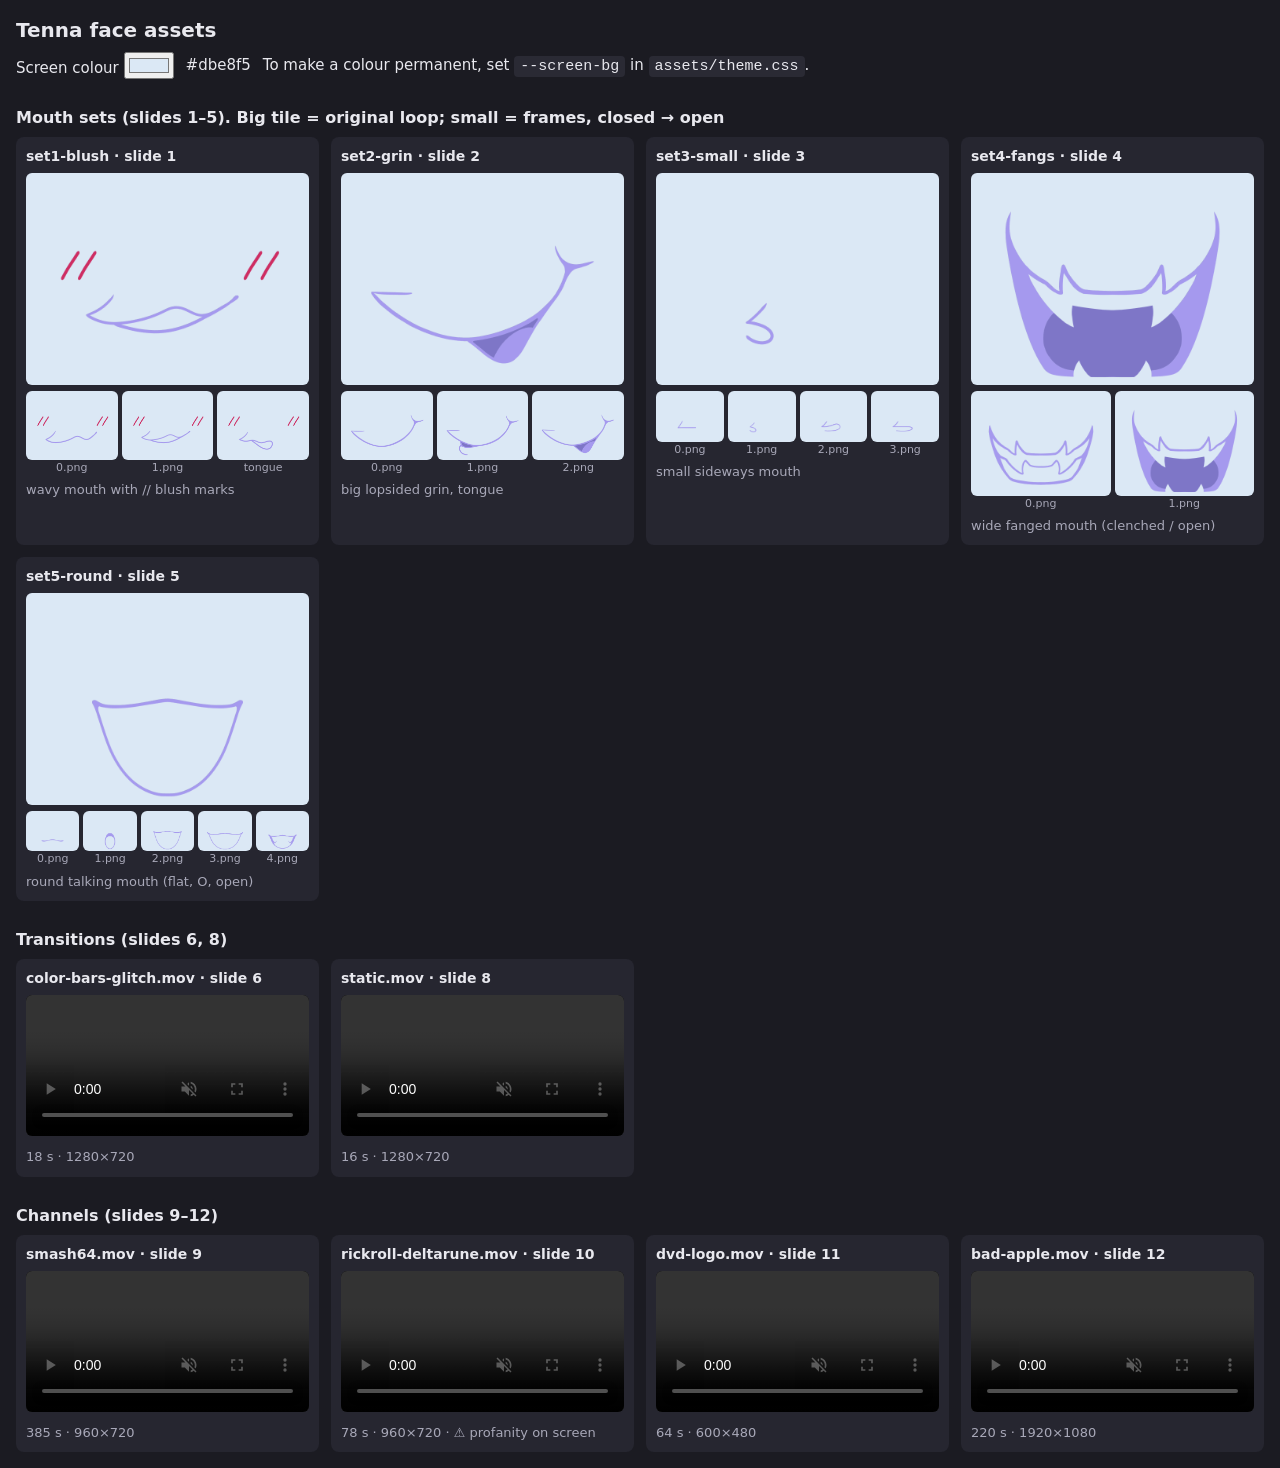
==== preview.html @ 7cbdfb11 "Initial commit" ====
<!DOCTYPE html>
<html lang="en">
<head>
<meta charset="utf-8">
<meta name="viewport" content="width=device-width, initial-scale=1">
<title>Tenna Face Assets</title>
<link rel="stylesheet" href="assets/theme.css">
<style>
  body { margin: 0; padding: 16px; background: #1b1b22; color: #e8e8ee; font: 15px/1.4 system-ui, sans-serif; }
  h1 { font-size: 20px; margin: 0 0 8px; }
  h2 { font-size: 16px; margin: 28px 0 8px; }
  .bar { display: flex; flex-wrap: wrap; gap: 12px; align-items: center; margin-bottom: 8px; }
  .bar code { background: #2a2a34; padding: 2px 6px; border-radius: 4px; }
  .grid { display: grid; grid-template-columns: repeat(auto-fill, minmax(260px, 1fr)); gap: 12px; }
  .card { background: #262630; border-radius: 8px; padding: 10px; }
  .card h3 { font-size: 14px; margin: 0 0 6px; }
  .card p { margin: 6px 0 0; color: #a8a8b8; font-size: 13px; }
  .screen { background: var(--screen-bg); aspect-ratio: 4 / 3; border-radius: 6px; display: block; width: 100%; object-fit: contain; }
  .frames { display: flex; gap: 4px; margin-top: 6px; }
  .frames figure { margin: 0; flex: 1; text-align: center; font-size: 11px; color: #a8a8b8; }
  .frames img { width: 100%; }
  video { width: 100%; border-radius: 6px; background: #000; }
</style>
</head>
<body>
<h1>Tenna face assets</h1>
<div class="bar">
  <label>Screen colour <input type="color" id="bg"></label>
  <span id="hex"></span>
  <span>To make a colour permanent, set <code>--screen-bg</code> in <code>assets/theme.css</code>.</span>
</div>

<h2>Mouth sets (slides 1–5). Big tile = original loop; small = frames, closed → open</h2>
<div class="grid" id="mouths"></div>

<h2>Transitions (slides 6, 8)</h2>
<div class="grid" id="transitions"></div>

<h2>Channels (slides 9–12)</h2>
<div class="grid" id="channels"></div>

<script src="assets/manifest.js"></script>
<script>
  const M = window.FACE_MANIFEST;
  const root = document.documentElement;
  const bg = document.getElementById('bg'), hex = document.getElementById('hex');
  const setBg = v => { root.style.setProperty('--screen-bg', v); hex.textContent = v; };
  bg.value = getComputedStyle(root).getPropertyValue('--screen-bg').trim();
  hex.textContent = bg.value;
  bg.addEventListener('input', () => setBg(bg.value));

  const loops = [];
  for (const set of M.mouths) {
    const dir = `assets/mouths/${set.id}/`;
    const card = document.createElement('div');
    card.className = 'card';
    const extras = Object.entries(set.extras || {});
    card.innerHTML = `<h3>${set.id} · slide ${set.slide}</h3>
      <img class="screen" src="${dir}${set.sourceLoop[0]}" alt="">
      <div class="frames">
        ${set.frames.map(f => `<figure><img class="screen" src="${dir}${f}" alt=""><figcaption>${f}</figcaption></figure>`).join('')}
        ${extras.map(([k, f]) => `<figure><img class="screen" src="${dir}${f}" alt=""><figcaption>${k}</figcaption></figure>`).join('')}
      </div>
      <p>${set.looks}</p>`;
    document.getElementById('mouths').append(card);
    loops.push({ img: card.querySelector('img'), dir, seq: set.sourceLoop });
  }
  let tick = 0;
  setInterval(() => {
    tick++;
    for (const l of loops) l.img.src = l.dir + l.seq[tick % l.seq.length];
  }, 1000 / M.posesPerSecond);

  for (const kind of ['transitions', 'channels']) {
    for (const v of M[kind]) {
      const card = document.createElement('div');
      card.className = 'card';
      card.innerHTML = `<h3>${v.file.split('/').pop()} · slide ${v.slide}</h3>
        <video src="assets/${v.file}" controls muted playsinline preload="metadata"></video>
        <p>${v.seconds.toFixed(0)} s · ${v.size.join('×')}${v.warning ? ' · ⚠ ' + v.warning : ''}</p>`;
      document.getElementById(kind).append(card);
    }
  }
</script>
</body>
</html>
---- assets/theme.css ----
/* Face screen colours. Change --screen-bg to recolour the whole face. The mouth PNGs are
   transparent, so the background colour also shows through the open mouths.
   Default #DBE8F5 is the brightest part of assets/transitions/static.mov, scaled up to near white
   (the cool white of a CRT showing static). */
:root {
  --screen-bg: #DBE8F5;
}
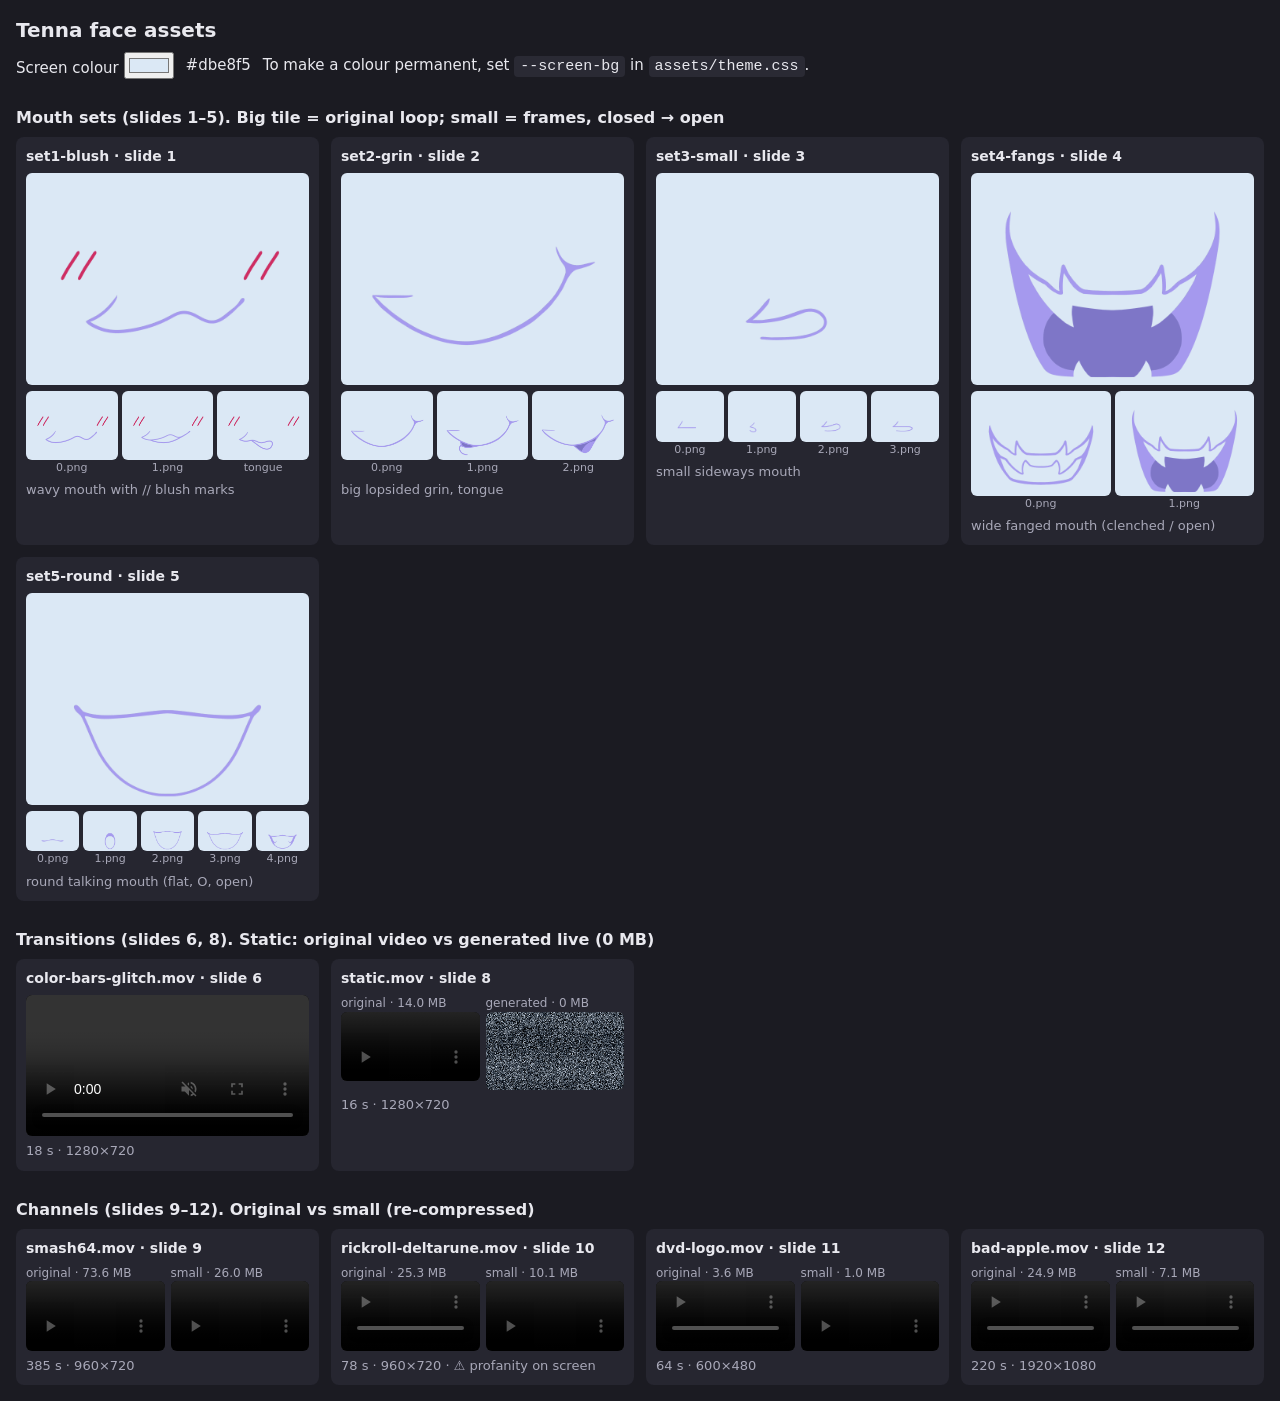
==== commit b70daed3: "Scaled down media + changes" ====
--- a/preview.html
+++ b/preview.html
@@ -19,7 +19,10 @@
   .frames { display: flex; gap: 4px; margin-top: 6px; }
   .frames figure { margin: 0; flex: 1; text-align: center; font-size: 11px; color: #a8a8b8; }
   .frames img { width: 100%; }
-  video { width: 100%; border-radius: 6px; background: #000; }
+  video, canvas.noise { width: 100%; border-radius: 6px; background: #000; display: block; }
+  canvas.noise { aspect-ratio: 16 / 9; }
+  .ab { display: grid; grid-template-columns: 1fr 1fr; gap: 6px; }
+  .ab div { font-size: 12px; color: #a8a8b8; }
 </style>
 </head>
 <body>
@@ -33,13 +36,14 @@
 <h2>Mouth sets (slides 1–5). Big tile = original loop; small = frames, closed → open</h2>
 <div class="grid" id="mouths"></div>
 
-<h2>Transitions (slides 6, 8)</h2>
+<h2>Transitions (slides 6, 8). Static: original video vs generated live (0 MB)</h2>
 <div class="grid" id="transitions"></div>
 
-<h2>Channels (slides 9–12)</h2>
+<h2>Channels (slides 9–12). Original vs small (re-compressed)</h2>
 <div class="grid" id="channels"></div>
 
 <script src="assets/manifest.js"></script>
+<script src="assets/static-noise.js"></script>
 <script>
   const M = window.FACE_MANIFEST;
   const root = document.documentElement;
@@ -71,15 +75,26 @@
     for (const l of loops) l.img.src = l.dir + l.seq[tick % l.seq.length];
   }, 1000 / M.posesPerSecond);
 
+  const vid = f => `<video src="assets/${f}" controls muted playsinline preload="metadata"></video>`;
   for (const kind of ['transitions', 'channels']) {
     for (const v of M[kind]) {
+      const isStatic = v.file.includes('static');
       const card = document.createElement('div');
       card.className = 'card';
+      const b = v.small ? vid(v.small) : isStatic ? '<canvas class="noise"></canvas>' : '';
       card.innerHTML = `<h3>${v.file.split('/').pop()} · slide ${v.slide}</h3>
-        <video src="assets/${v.file}" controls muted playsinline preload="metadata"></video>
+        ${b ? `<div class="ab"><div>original <span class="mb" data-f="${v.file}"></span>${vid(v.file)}</div>
+               <div>${isStatic ? 'generated · 0 MB' : `small <span class="mb" data-f="${v.small}"></span>`}${b}</div></div>` : vid(v.file)}
         <p>${v.seconds.toFixed(0)} s · ${v.size.join('×')}${v.warning ? ' · ⚠ ' + v.warning : ''}</p>`;
       document.getElementById(kind).append(card);
+      if (isStatic) StaticNoise(card.querySelector('canvas')).start();
     }
+  }
+  // file sizes (needs a web server; skipped when opened from disk)
+  for (const el of document.querySelectorAll('.mb')) {
+    fetch('assets/' + el.dataset.f, { method: 'HEAD' })
+      .then(r => { const n = +r.headers.get('content-length'); if (n) el.textContent = '· ' + (n / 1048576).toFixed(1) + ' MB'; })
+      .catch(() => {});
   }
 </script>
 </body>
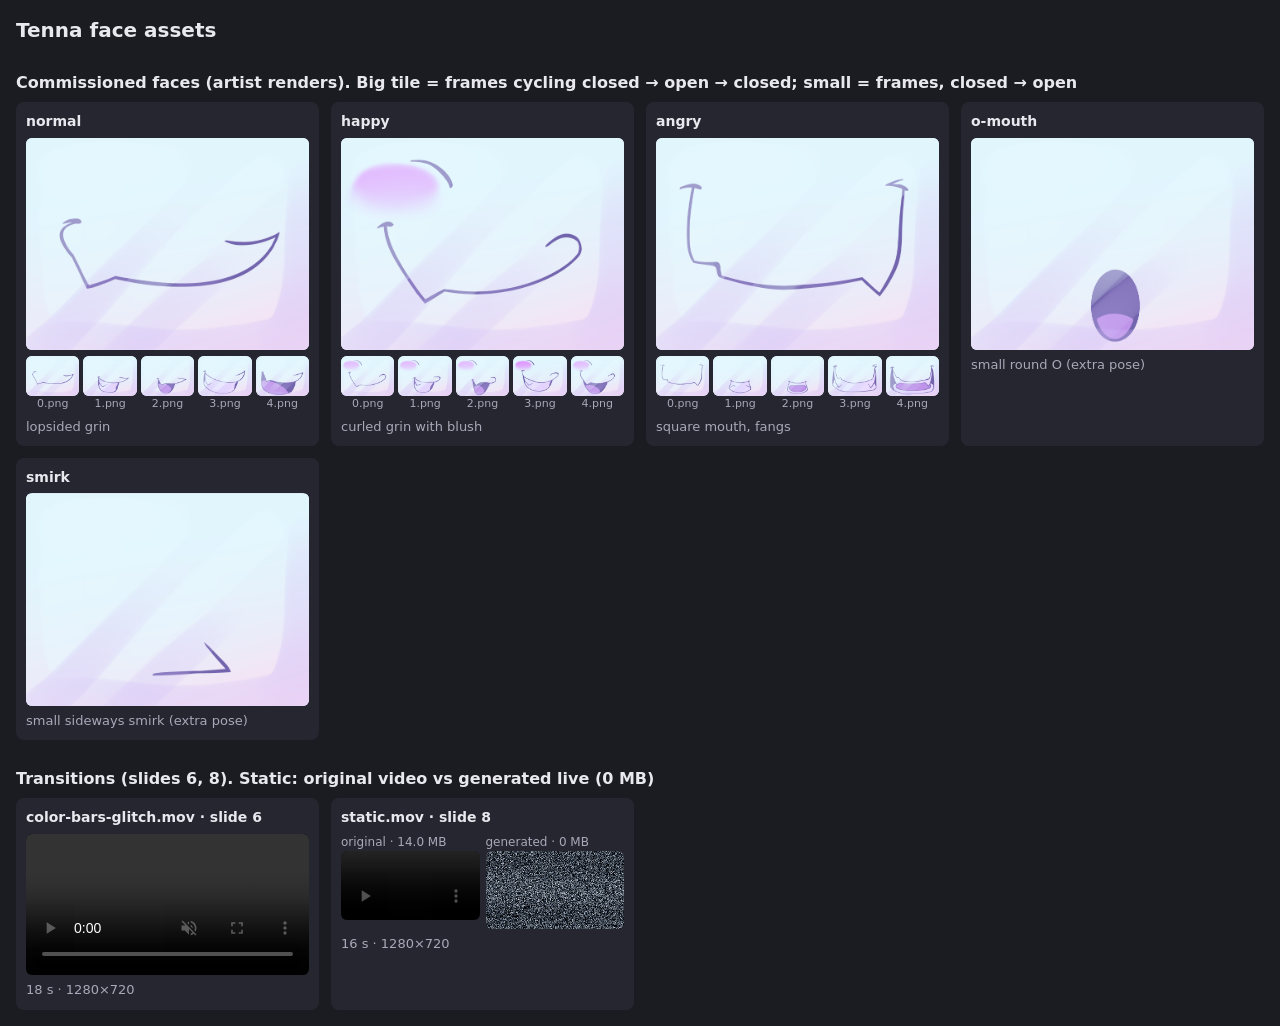
==== commit 991c408e: "Publish Commissioned faces only, no channel videos, for GitHub Pages Drop the Existing (PowerPoint) " ====
--- a/preview.html
+++ b/preview.html
@@ -27,47 +27,37 @@
 </head>
 <body>
 <h1>Tenna face assets</h1>
-<div class="bar">
-  <label>Screen colour <input type="color" id="bg"></label>
-  <span id="hex"></span>
-  <span>To make a colour permanent, set <code>--screen-bg</code> in <code>assets/theme.css</code>.</span>
-</div>
-
-<h2>Mouth sets (slides 1–5). Big tile = original loop; small = frames, closed → open</h2>
-<div class="grid" id="mouths"></div>
+<h2>Commissioned faces (artist renders). Big tile = frames cycling closed → open → closed; small = frames, closed → open</h2>
+<div class="grid" id="Commissioned"></div>
 
 <h2>Transitions (slides 6, 8). Static: original video vs generated live (0 MB)</h2>
 <div class="grid" id="transitions"></div>
 
-<h2>Channels (slides 9–12). Original vs small (re-compressed)</h2>
-<div class="grid" id="channels"></div>
 
 <script src="assets/manifest.js"></script>
 <script src="assets/static-noise.js"></script>
 <script>
   const M = window.FACE_MANIFEST;
-  const root = document.documentElement;
-  const bg = document.getElementById('bg'), hex = document.getElementById('hex');
-  const setBg = v => { root.style.setProperty('--screen-bg', v); hex.textContent = v; };
-  bg.value = getComputedStyle(root).getPropertyValue('--screen-bg').trim();
-  hex.textContent = bg.value;
-  bg.addEventListener('input', () => setBg(bg.value));
 
   const loops = [];
-  for (const set of M.mouths) {
-    const dir = `assets/mouths/${set.id}/`;
+  for (const set of M.faces) {
+    const grid = document.getElementById(set.style);
+    if (!grid) continue;
+    const dir = `assets/${set.dir}/`;
     const card = document.createElement('div');
     card.className = 'card';
     const extras = Object.entries(set.extras || {});
-    card.innerHTML = `<h3>${set.id} · slide ${set.slide}</h3>
-      <img class="screen" src="${dir}${set.sourceLoop[0]}" alt="">
-      <div class="frames">
+    card.innerHTML = `<h3>${set.id}${set.slide ? ' · slide ' + set.slide : ''}</h3>
+      <img class="screen" src="${dir}${set.frames[0]}" alt="">
+      ${set.frames.length + extras.length < 2 ? '' : `<div class="frames">
         ${set.frames.map(f => `<figure><img class="screen" src="${dir}${f}" alt=""><figcaption>${f}</figcaption></figure>`).join('')}
         ${extras.map(([k, f]) => `<figure><img class="screen" src="${dir}${f}" alt=""><figcaption>${k}</figcaption></figure>`).join('')}
-      </div>
+      </div>`}
       <p>${set.looks}</p>`;
-    document.getElementById('mouths').append(card);
-    loops.push({ img: card.querySelector('img'), dir, seq: set.sourceLoop });
+    grid.append(card);
+    // the original video's loop if there is one, else ping-pong through the frames: 0 1 2 3 4 3 2 1
+    const seq = set.sourceLoop || set.frames.concat(set.frames.slice(1, -1).reverse());
+    loops.push({ img: card.querySelector('img'), dir, seq });
   }
   let tick = 0;
   setInterval(() => {
@@ -86,7 +76,7 @@
         ${b ? `<div class="ab"><div>original <span class="mb" data-f="${v.file}"></span>${vid(v.file)}</div>
                <div>${isStatic ? 'generated · 0 MB' : `small <span class="mb" data-f="${v.small}"></span>`}${b}</div></div>` : vid(v.file)}
         <p>${v.seconds.toFixed(0)} s · ${v.size.join('×')}${v.warning ? ' · ⚠ ' + v.warning : ''}</p>`;
-      document.getElementById(kind).append(card);
+      document.getElementById(kind)?.append(card);
       if (isStatic) StaticNoise(card.querySelector('canvas')).start();
     }
   }
--- a/assets/theme.css
+++ b/assets/theme.css
@@ -1,7 +1,10 @@
-/* Face screen colours. Change --screen-bg to recolour the whole face. The mouth PNGs are
-   transparent, so the background colour also shows through the open mouths.
-   Default #DBE8F5 is the brightest part of assets/transitions/static.mov, scaled up to near white
-   (the cool white of a CRT showing static). */
+/* Face screen colours.
+   --screen-bg: the Existing style's screen. Its mouth PNGs are transparent, so this colour also shows
+   through the open mouths. Default #DBE8F5 is the brightest part of assets/transitions/static.mov,
+   scaled up to near white (the cool white of a CRT showing static).
+   --commissioned-bg: the Commissioned renders are opaque full frames with the backdrop baked in, so this
+   only shows around them (page load, odd aspect ratios). #E1F5FD is the renders' top-edge colour. */
 :root {
   --screen-bg: #DBE8F5;
+  --commissioned-bg: #E1F5FD;
 }
